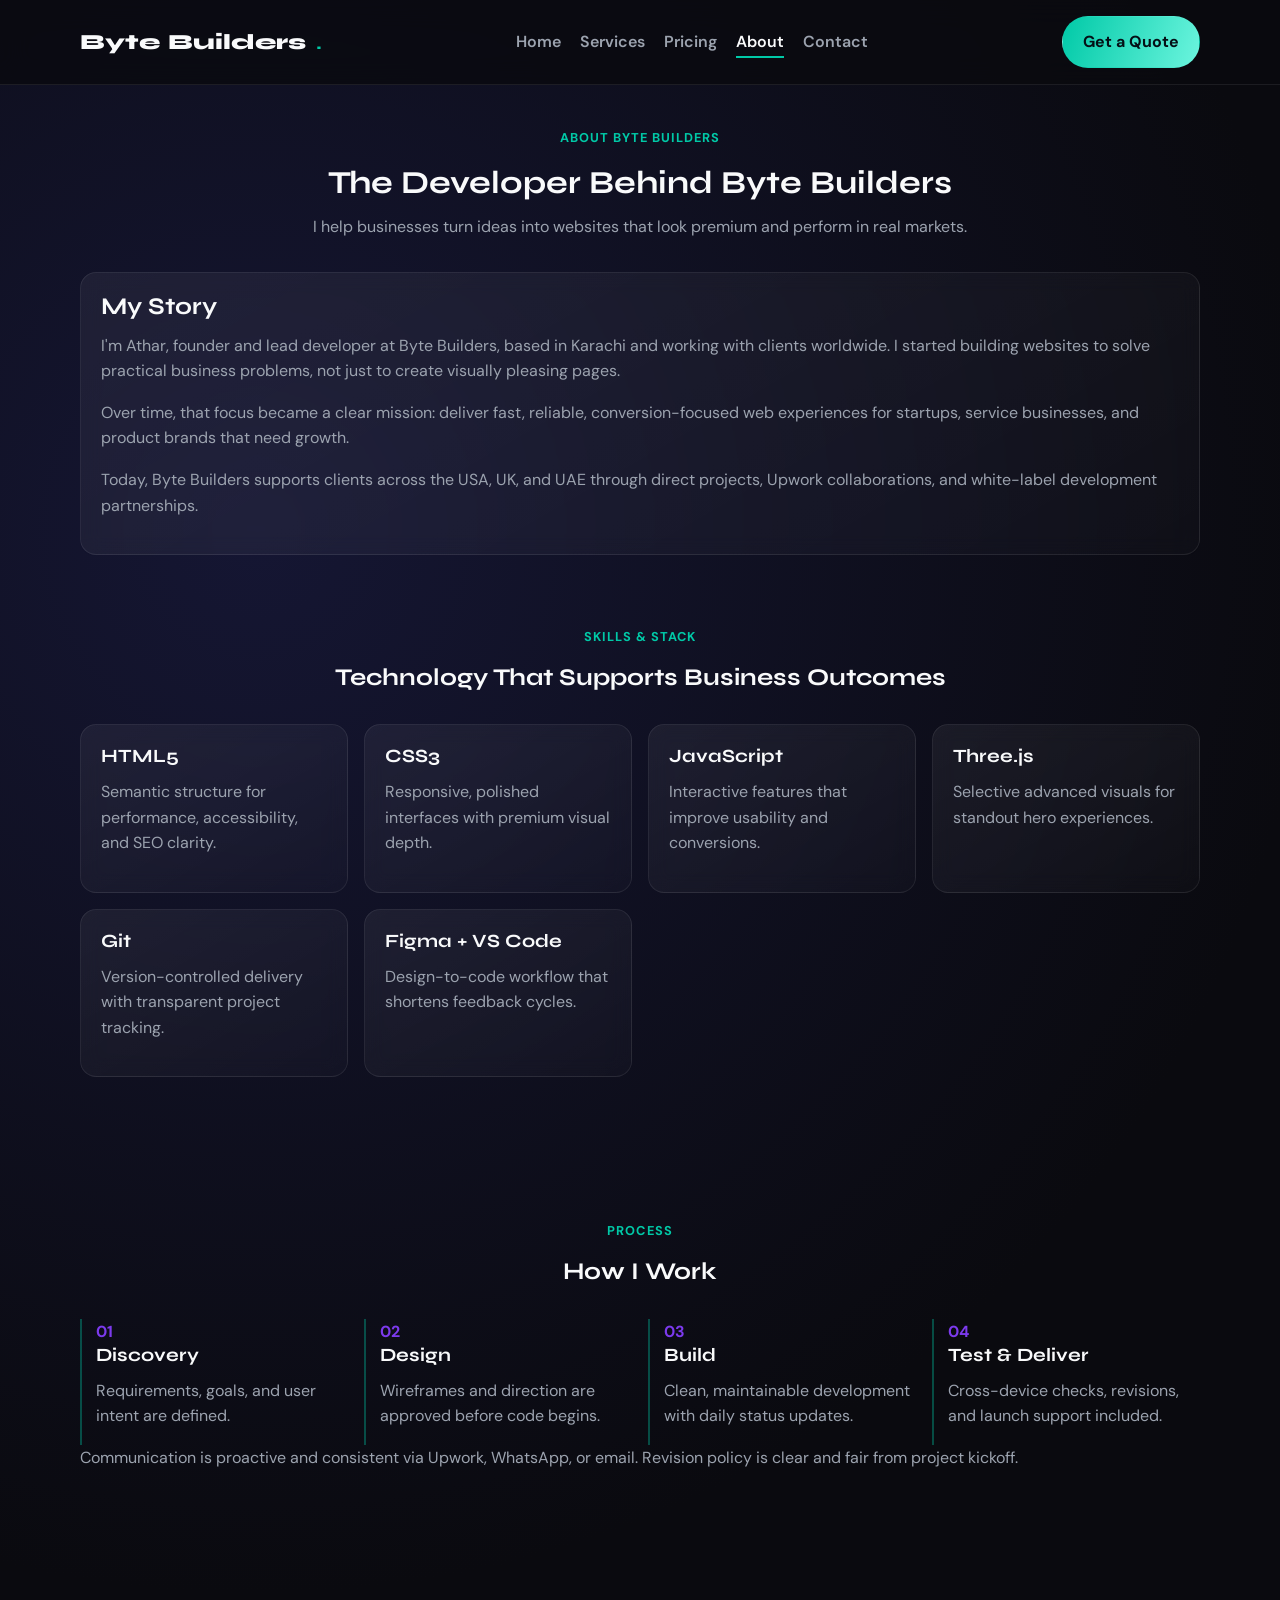
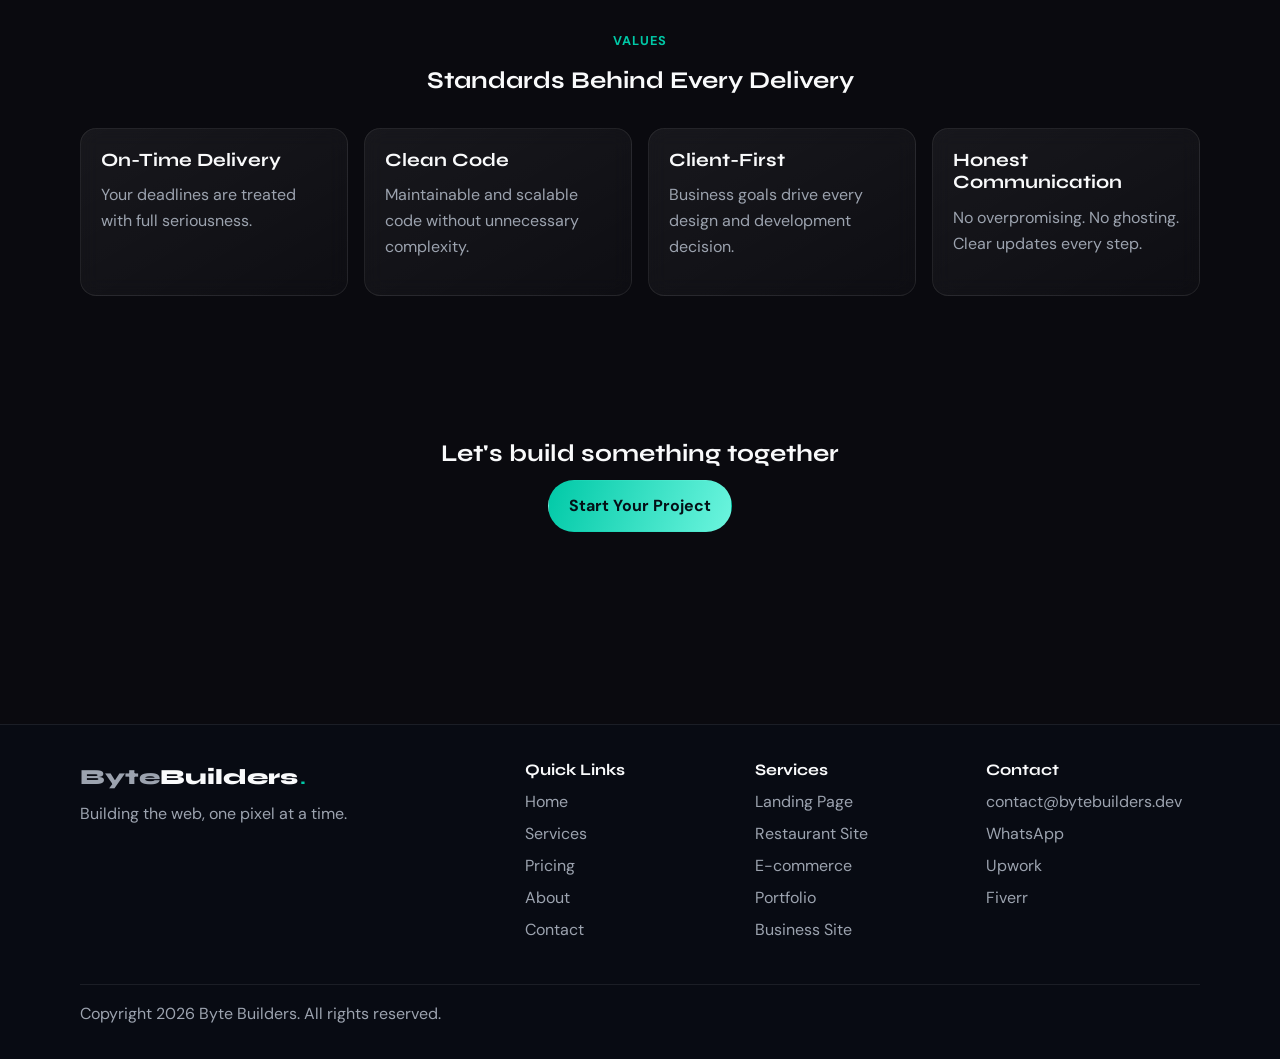
==== about.html @ b3c6cccd "Initial Byte Builders website" ====
<!DOCTYPE html>
<html lang="en">
<head>
  <meta charset="UTF-8">
  <meta name="viewport" content="width=device-width, initial-scale=1.0">
  <title>About | Byte Builders</title>
  <meta name="description" content="Meet the developer behind Byte Builders and learn the process, values, and technical stack used to deliver high-performing websites.">
  <meta property="og:title" content="About | Byte Builders">
  <meta property="og:description" content="The story, process, and values behind Byte Builders.">
  <meta property="og:image" content="https://bytebuilders.dev/assets/images/og-about.webp">
  <meta property="og:type" content="website">
  <meta property="og:url" content="https://bytebuilders.dev/about.html">
  <meta name="referrer" content="strict-origin-when-cross-origin">
  <link rel="canonical" href="https://bytebuilders.dev/about.html">
  <link rel="preconnect" href="https://fonts.googleapis.com">
  <link rel="preconnect" href="https://fonts.gstatic.com" crossorigin>
  <link href="https://fonts.googleapis.com/css2?family=DM+Sans:wght@400;500;700&family=Syne:wght@600;700;800&display=swap" rel="stylesheet">
  <link rel="stylesheet" href="css/style.css">
  <link rel="stylesheet" href="css/animations.css">
</head>
<body data-page="about">
  <header class="site-header solid-header">
    <nav class="navbar container">
      <a href="index.html" class="logo">Byte<span>Builders</span><b>.</b></a>
      <button class="nav-toggle" aria-expanded="false" aria-controls="mobile-menu" aria-label="Open menu"><span></span><span></span><span></span></button>
      <ul class="nav-links">
        <li><a href="index.html" data-link="home">Home</a></li><li><a href="services.html" data-link="services">Services</a></li><li><a href="pricing.html" data-link="pricing">Pricing</a></li><li><a href="about.html" data-link="about">About</a></li><li><a href="contact.html" data-link="contact">Contact</a></li>
      </ul>
      <a class="btn btn-primary nav-cta" href="contact.html">Get a Quote</a>
      <div id="mobile-menu" class="mobile-menu"><a href="index.html">Home</a><a href="services.html">Services</a><a href="pricing.html">Pricing</a><a href="about.html">About</a><a href="contact.html">Contact</a><a class="btn btn-primary" href="contact.html">Get a Quote</a></div>
    </nav>
  </header>

  <main class="section top-space">
    <div class="container">
      <div class="section-head reveal-on-scroll">
        <p class="eyebrow">About Byte Builders</p>
        <h1>The Developer Behind Byte Builders</h1>
        <p>I help businesses turn ideas into websites that look premium and perform in real markets.</p>
      </div>

      <section class="card reveal-on-scroll">
        <h2>My Story</h2>
        <p>I'm Athar, founder and lead developer at Byte Builders, based in Karachi and working with clients worldwide. I started building websites to solve practical business problems, not just to create visually pleasing pages.</p>
        <p>Over time, that focus became a clear mission: deliver fast, reliable, conversion-focused web experiences for startups, service businesses, and product brands that need growth.</p>
        <p>Today, Byte Builders supports clients across the USA, UK, and UAE through direct projects, Upwork collaborations, and white-label development partnerships.</p>
      </section>

      <section class="section reveal-on-scroll">
        <div class="section-head"><p class="eyebrow">Skills & Stack</p><h2>Technology That Supports Business Outcomes</h2></div>
        <div class="skills-grid">
          <article class="card"><h3>HTML5</h3><p>Semantic structure for performance, accessibility, and SEO clarity.</p></article>
          <article class="card"><h3>CSS3</h3><p>Responsive, polished interfaces with premium visual depth.</p></article>
          <article class="card"><h3>JavaScript</h3><p>Interactive features that improve usability and conversions.</p></article>
          <article class="card"><h3>Three.js</h3><p>Selective advanced visuals for standout hero experiences.</p></article>
          <article class="card"><h3>Git</h3><p>Version-controlled delivery with transparent project tracking.</p></article>
          <article class="card"><h3>Figma + VS Code</h3><p>Design-to-code workflow that shortens feedback cycles.</p></article>
        </div>
      </section>

      <section class="section reveal-on-scroll">
        <div class="section-head"><p class="eyebrow">Process</p><h2>How I Work</h2></div>
        <div class="timeline">
          <article class="timeline-item"><span>01</span><h3>Discovery</h3><p>Requirements, goals, and user intent are defined.</p></article>
          <article class="timeline-item"><span>02</span><h3>Design</h3><p>Wireframes and direction are approved before code begins.</p></article>
          <article class="timeline-item"><span>03</span><h3>Build</h3><p>Clean, maintainable development with daily status updates.</p></article>
          <article class="timeline-item"><span>04</span><h3>Test & Deliver</h3><p>Cross-device checks, revisions, and launch support included.</p></article>
        </div>
        <p>Communication is proactive and consistent via Upwork, WhatsApp, or email. Revision policy is clear and fair from project kickoff.</p>
      </section>

      <section class="section reveal-on-scroll">
        <div class="section-head"><p class="eyebrow">Values</p><h2>Standards Behind Every Delivery</h2></div>
        <div class="grid-4">
          <article class="card"><h3>On-Time Delivery</h3><p>Your deadlines are treated with full seriousness.</p></article>
          <article class="card"><h3>Clean Code</h3><p>Maintainable and scalable code without unnecessary complexity.</p></article>
          <article class="card"><h3>Client-First</h3><p>Business goals drive every design and development decision.</p></article>
          <article class="card"><h3>Honest Communication</h3><p>No overpromising. No ghosting. Clear updates every step.</p></article>
        </div>
      </section>

      <section class="section cta-banner reveal-on-scroll">
        <h2>Let's build something together</h2>
        <a class="btn btn-primary" href="contact.html">Start Your Project</a>
      </section>
    </div>
  </main>

  <footer class="site-footer">
    <div class="container footer-grid">
      <div><a href="index.html" class="logo">Byte<span>Builders</span><b>.</b></a><p>Building the web, one pixel at a time.</p></div>
      <div><h4>Quick Links</h4><a href="index.html">Home</a><a href="services.html">Services</a><a href="pricing.html">Pricing</a><a href="about.html">About</a><a href="contact.html">Contact</a></div>
      <div><h4>Services</h4><a href="services.html">Landing Page</a><a href="services.html">Restaurant Site</a><a href="services.html">E-commerce</a><a href="services.html">Portfolio</a><a href="services.html">Business Site</a></div>
      <div><h4>Contact</h4><a href="mailto:contact@bytebuilders.dev">contact@bytebuilders.dev</a><a href="https://wa.me/923000000000" target="_blank" rel="noopener noreferrer">WhatsApp</a><a href="https://upwork.com" target="_blank" rel="noopener noreferrer">Upwork</a><a href="https://fiverr.com" target="_blank" rel="noopener noreferrer">Fiverr</a></div>
    </div>
    <div class="footer-bottom container"><p>Copyright 2026 Byte Builders. All rights reserved.</p></div>
  </footer>
  <script src="js/main.js" defer></script>
  <script src="js/animations.js" defer></script>
</body>
</html>
---- css/style.css ----
:root {
  --bg-primary: #0a0a0f;
  --bg-secondary: #111827;
  --accent-primary: #00c9a7;
  --accent-secondary: #7c3aed;
  --text-primary: #f9fafb;
  --text-secondary: #9ca3af;
  --border: 1px solid rgba(255, 255, 255, 0.08);
  --radius: 16px;
  --radius-sm: 12px;
  --container: 1120px;
  --shadow: 0 10px 30px rgba(0, 0, 0, 0.35);
}

*,
*::before,
*::after { box-sizing: border-box; }

html { scroll-behavior: smooth; }

body {
  margin: 0;
  font-family: "DM Sans", sans-serif;
  background: radial-gradient(circle at 20% 20%, #151633 0%, var(--bg-primary) 45%),
              radial-gradient(circle at 90% 0%, #0f2d2b 0%, transparent 40%),
              var(--bg-primary);
  color: var(--text-primary);
  line-height: 1.6;
}

img { max-width: 100%; display: block; }
a { color: inherit; text-decoration: none; }
h1, h2, h3, h4 { font-family: "Syne", sans-serif; line-height: 1.2; margin: 0 0 0.7rem; }
p { margin: 0 0 1rem; color: var(--text-secondary); }

.container { width: min(100% - 2rem, var(--container)); margin-inline: auto; }
.section { padding: 4.5rem 0; }
.top-space { padding-top: 8rem; }
.center { text-align: center; margin-top: 1.5rem; }

.eyebrow {
  color: var(--accent-primary);
  text-transform: uppercase;
  font-size: 0.8rem;
  letter-spacing: 0.08em;
  font-weight: 700;
}

.section-head {
  max-width: 760px;
  margin: 0 auto 2rem;
  text-align: center;
}

.badge {
  display: inline-block;
  background: rgba(124, 58, 237, 0.16);
  color: #c9b4ff;
  border: var(--border);
  padding: 0.4rem 0.8rem;
  border-radius: 999px;
  font-size: 0.85rem;
}

.card {
  background: linear-gradient(150deg, rgba(255, 255, 255, 0.06), rgba(255, 255, 255, 0.02));
  border: var(--border);
  border-radius: var(--radius);
  padding: 1.25rem;
  backdrop-filter: blur(10px);
  transition: transform 0.25s ease, border-color 0.25s ease, box-shadow 0.25s ease;
}

.card:hover {
  transform: scale(1.02);
  border-color: rgba(0, 201, 167, 0.5);
  box-shadow: 0 0 0 1px rgba(0, 201, 167, 0.25), var(--shadow);
}

.btn {
  display: inline-flex;
  align-items: center;
  justify-content: center;
  min-height: 44px;
  padding: 0.75rem 1.25rem;
  border-radius: 999px;
  font-weight: 700;
  border: 1px solid transparent;
  transition: transform 0.2s ease, background 0.2s ease, border-color 0.2s ease;
}

.btn:hover { transform: translateY(-2px); }

.btn-primary {
  color: #041016;
  background: linear-gradient(110deg, var(--accent-primary), #6cf5de);
}

.btn-secondary {
  border-color: rgba(0, 201, 167, 0.6);
  color: var(--accent-primary);
  background: transparent;
}

.btn-secondary:hover { background: rgba(0, 201, 167, 0.15); }

.site-header {
  position: fixed;
  top: 0;
  z-index: 100;
  width: 100%;
  transition: background 0.25s ease, backdrop-filter 0.25s ease, padding 0.25s ease;
}

.site-header.scrolled,
.solid-header {
  background: rgba(10, 10, 15, 0.82);
  backdrop-filter: blur(14px);
  border-bottom: var(--border);
}

.navbar {
  display: flex;
  align-items: center;
  justify-content: space-between;
  gap: 1rem;
  padding: 1rem 0;
}

.logo { font-family: "Syne", sans-serif; font-size: 1.35rem; font-weight: 800; display: flex; align-items: center; gap: 0.5rem; }
.logo-img { height: 40px; width: auto; object-fit: contain; }
.logo span { color: var(--text-primary); }
.logo b { color: var(--accent-primary); margin-left: 2px; }

.nav-links {
  list-style: none;
  display: flex;
  gap: 1.2rem;
  margin: 0;
  padding: 0;
}

.nav-links a {
  color: var(--text-secondary);
  font-weight: 600;
  position: relative;
}

.nav-links a.active,
.nav-links a:hover { color: var(--text-primary); }

.nav-links a.active::after {
  content: "";
  position: absolute;
  left: 0;
  right: 0;
  bottom: -6px;
  height: 2px;
  background: var(--accent-primary);
}

.nav-toggle,
.mobile-menu { display: none; }

.hero {
  min-height: 100vh;
  display: flex;
  align-items: center;
  position: relative;
  overflow: hidden;
}

.hero-bg {
  position: absolute;
  inset: 0;
  background: radial-gradient(circle at 20% 10%, rgba(124, 58, 237, 0.33), transparent 40%),
              radial-gradient(circle at 85% 5%, rgba(0, 201, 167, 0.2), transparent 42%);
}

.float-shape {
  position: absolute;
  border: var(--border);
  border-radius: 30%;
  background: rgba(255, 255, 255, 0.03);
}
.shape-1 { width: 100px; height: 100px; top: 20%; left: 8%; }
.shape-2 { width: 140px; height: 140px; bottom: 18%; right: 12%; }
.shape-3 { width: 70px; height: 70px; top: 44%; right: 38%; }

.hero-content { position: relative; z-index: 1; max-width: 780px; }
.hero h1 { font-size: clamp(2rem, 5vw, 4rem); margin-bottom: 0.9rem; }
.hero-sub { font-size: clamp(1rem, 2vw, 1.2rem); max-width: 700px; }
.hero-actions { display: flex; flex-wrap: wrap; gap: 0.8rem; margin-top: 1.2rem; }

.scroll-indicator {
  position: absolute;
  bottom: 1.8rem;
  left: 50%;
  transform: translateX(-50%);
  color: var(--text-secondary);
  font-size: 1.4rem;
}

.grid-4 {
  display: grid;
  gap: 1rem;
  grid-template-columns: repeat(4, minmax(0, 1fr));
}

.service-card .icon { font-size: 1.4rem; margin-bottom: 0.4rem; }
.service-card { display: block; cursor: pointer; }
.service-card .service-link { color: var(--accent-primary); font-weight: 700; }
.service-list article { scroll-margin-top: 110px; }

.stats-grid {
  display: grid;
  grid-template-columns: repeat(4, minmax(0, 1fr));
  gap: 1rem;
}

.stat h3 { font-size: 2rem; color: var(--accent-primary); margin: 0; }
.usp-pills {
  margin-top: 1rem;
  display: flex;
  flex-wrap: wrap;
  gap: 0.7rem;
  justify-content: center;
}
.usp-pills span {
  border: var(--border);
  border-radius: 999px;
  padding: 0.4rem 0.8rem;
  color: var(--text-secondary);
}

.portfolio-grid {
  display: grid;
  gap: 1rem;
  grid-template-columns: repeat(3, minmax(0, 1fr));
}

.portfolio-card {
  border-radius: var(--radius);
  overflow: hidden;
  position: relative;
  border: var(--border);
  min-height: 250px;
}

.portfolio-card img { width: 100%; height: 100%; object-fit: cover; }
.portfolio-card .overlay {
  position: absolute;
  inset: 0;
  background: linear-gradient(to top, rgba(6, 8, 15, 0.95), rgba(6, 8, 15, 0.35));
  padding: 1rem;
  display: flex;
  justify-content: end;
  flex-direction: column;
}
.tags { color: #8ff8e6; font-size: 0.84rem; margin: 0; }

.timeline {
  display: grid;
  grid-template-columns: repeat(4, minmax(0, 1fr));
  gap: 1rem;
}

.timeline-item { border-left: 2px solid rgba(0, 201, 167, 0.35); padding-left: 0.9rem; }
.timeline-item span { color: var(--accent-secondary); font-weight: 700; }

.testimonial-track {
  display: grid;
  grid-auto-flow: column;
  grid-auto-columns: minmax(280px, 1fr);
  gap: 1rem;
  overflow-x: auto;
  padding-bottom: 0.4rem;
  scrollbar-width: thin;
}

.testimonial-track::-webkit-scrollbar { height: 8px; }
.testimonial-track::-webkit-scrollbar-thumb { background: rgba(255, 255, 255, 0.2); border-radius: 99px; }

.cta-banner .container,
.cta-banner {
  text-align: center;
}

.inset-section { padding: 2rem; border: var(--border); border-radius: var(--radius); background: rgba(17, 24, 39, 0.35); }
.service-list { display: grid; gap: 1rem; grid-template-columns: repeat(auto-fit, minmax(280px, 1fr)); }
.addon-list { margin: 0; padding-left: 1.2rem; color: var(--text-secondary); }
.addon-list li { margin-bottom: 0.5rem; }

.table-wrap { overflow-x: auto; border: var(--border); border-radius: var(--radius-sm); }
.pricing-table { width: 100%; border-collapse: collapse; min-width: 800px; }
.pricing-table th, .pricing-table td { padding: 0.9rem; border-bottom: var(--border); text-align: left; }
.pricing-table th { color: var(--text-primary); background: rgba(255, 255, 255, 0.03); }

.faq-grid { display: grid; gap: 1rem; grid-template-columns: repeat(auto-fit, minmax(240px, 1fr)); }
.skills-grid { display: grid; gap: 1rem; grid-template-columns: repeat(auto-fit, minmax(220px, 1fr)); }

.contact-layout {
  display: grid;
  grid-template-columns: 1.4fr 1fr;
  gap: 1rem;
}

.contact-form { display: grid; gap: 0.9rem; }
.contact-form label { color: var(--text-primary); font-weight: 600; font-size: 0.95rem; }
.contact-form input,
.contact-form select,
.contact-form textarea {
  width: 100%;
  margin-top: 0.3rem;
  background: #0f1626;
  color: var(--text-primary);
  border: var(--border);
  border-radius: 10px;
  padding: 0.7rem;
  font: inherit;
}

.contact-panel { display: grid; gap: 1rem; }
blockquote { border-left: 3px solid var(--accent-primary); padding-left: 0.8rem; margin: 1rem 0 0; color: var(--text-secondary); }
.hp-wrap {
  position: absolute;
  left: -10000px;
  width: 1px;
  height: 1px;
  overflow: hidden;
}

.site-footer {
  border-top: var(--border);
  background: rgba(9, 12, 20, 0.85);
  margin-top: 3rem;
}

.footer-grid {
  display: grid;
  grid-template-columns: 2fr 1fr 1fr 1fr;
  gap: 1rem;
  padding: 2.2rem 0;
}

.footer-grid h4 { font-size: 1rem; margin-bottom: 0.6rem; }
.footer-grid a { display: block; color: var(--text-secondary); margin-bottom: 0.4rem; }
.footer-grid a:hover { color: var(--text-primary); }
.footer-bottom { border-top: var(--border); padding: 1rem 0; }

.cursor-dot {
  width: 12px;
  height: 12px;
  border-radius: 999px;
  background: rgba(0, 201, 167, 0.75);
  position: fixed;
  left: 0;
  top: 0;
  transform: translate(-50%, -50%);
  pointer-events: none;
  z-index: 999;
  display: none;
}

@media (max-width: 1023px) {
  .grid-4,
  .stats-grid,
  .timeline,
  .portfolio-grid,
  .footer-grid { grid-template-columns: repeat(2, minmax(0, 1fr)); }
  .contact-layout { grid-template-columns: 1fr; }
}

@media (max-width: 767px) {
  .section { padding: 3.5rem 0; }
  .grid-4,
  .stats-grid,
  .timeline,
  .portfolio-grid,
  .footer-grid { grid-template-columns: 1fr; }
  .nav-links,
  .nav-cta { display: none; }
  .nav-toggle {
    display: inline-flex;
    flex-direction: column;
    gap: 4px;
    border: var(--border);
    background: transparent;
    border-radius: 8px;
    padding: 8px;
  }
  .nav-toggle span {
    width: 18px;
    height: 2px;
    background: var(--text-primary);
  }
  .mobile-menu {
    position: absolute;
    top: 100%;
    left: 1rem;
    right: 1rem;
    background: rgba(10, 10, 15, 0.95);
    border: var(--border);
    border-radius: 12px;
    padding: 0.8rem;
  }
  .mobile-menu.open { display: block; }
  .mobile-menu a {
    display: block;
    padding: 0.55rem 0.4rem;
    color: var(--text-secondary);
  }
  .mobile-menu .btn { margin-top: 0.5rem; width: 100%; }
}
---- css/animations.css ----
.reveal {
  animation: revealUp 0.8s ease both;
}

.reveal:nth-child(2) { animation-delay: 0.12s; }
.reveal:nth-child(3) { animation-delay: 0.24s; }
.reveal:nth-child(4) { animation-delay: 0.36s; }

.reveal-on-scroll {
  opacity: 0;
  transform: translateY(22px);
  transition: opacity 0.7s ease, transform 0.7s ease;
}

.reveal-on-scroll.in-view {
  opacity: 1;
  transform: translateY(0);
}

.shape-1 { animation: floatY 9s ease-in-out infinite; }
.shape-2 { animation: floatY 12s ease-in-out infinite reverse; }
.shape-3 { animation: floatY 10s ease-in-out infinite; }

.scroll-indicator {
  animation: bounceY 1.8s ease-in-out infinite;
}

@keyframes revealUp {
  from { opacity: 0; transform: translateY(18px); }
  to { opacity: 1; transform: translateY(0); }
}

@keyframes floatY {
  0%, 100% { transform: translateY(0); }
  50% { transform: translateY(-18px); }
}

@keyframes bounceY {
  0%, 100% { transform: translate(-50%, 0); }
  50% { transform: translate(-50%, -8px); }
}
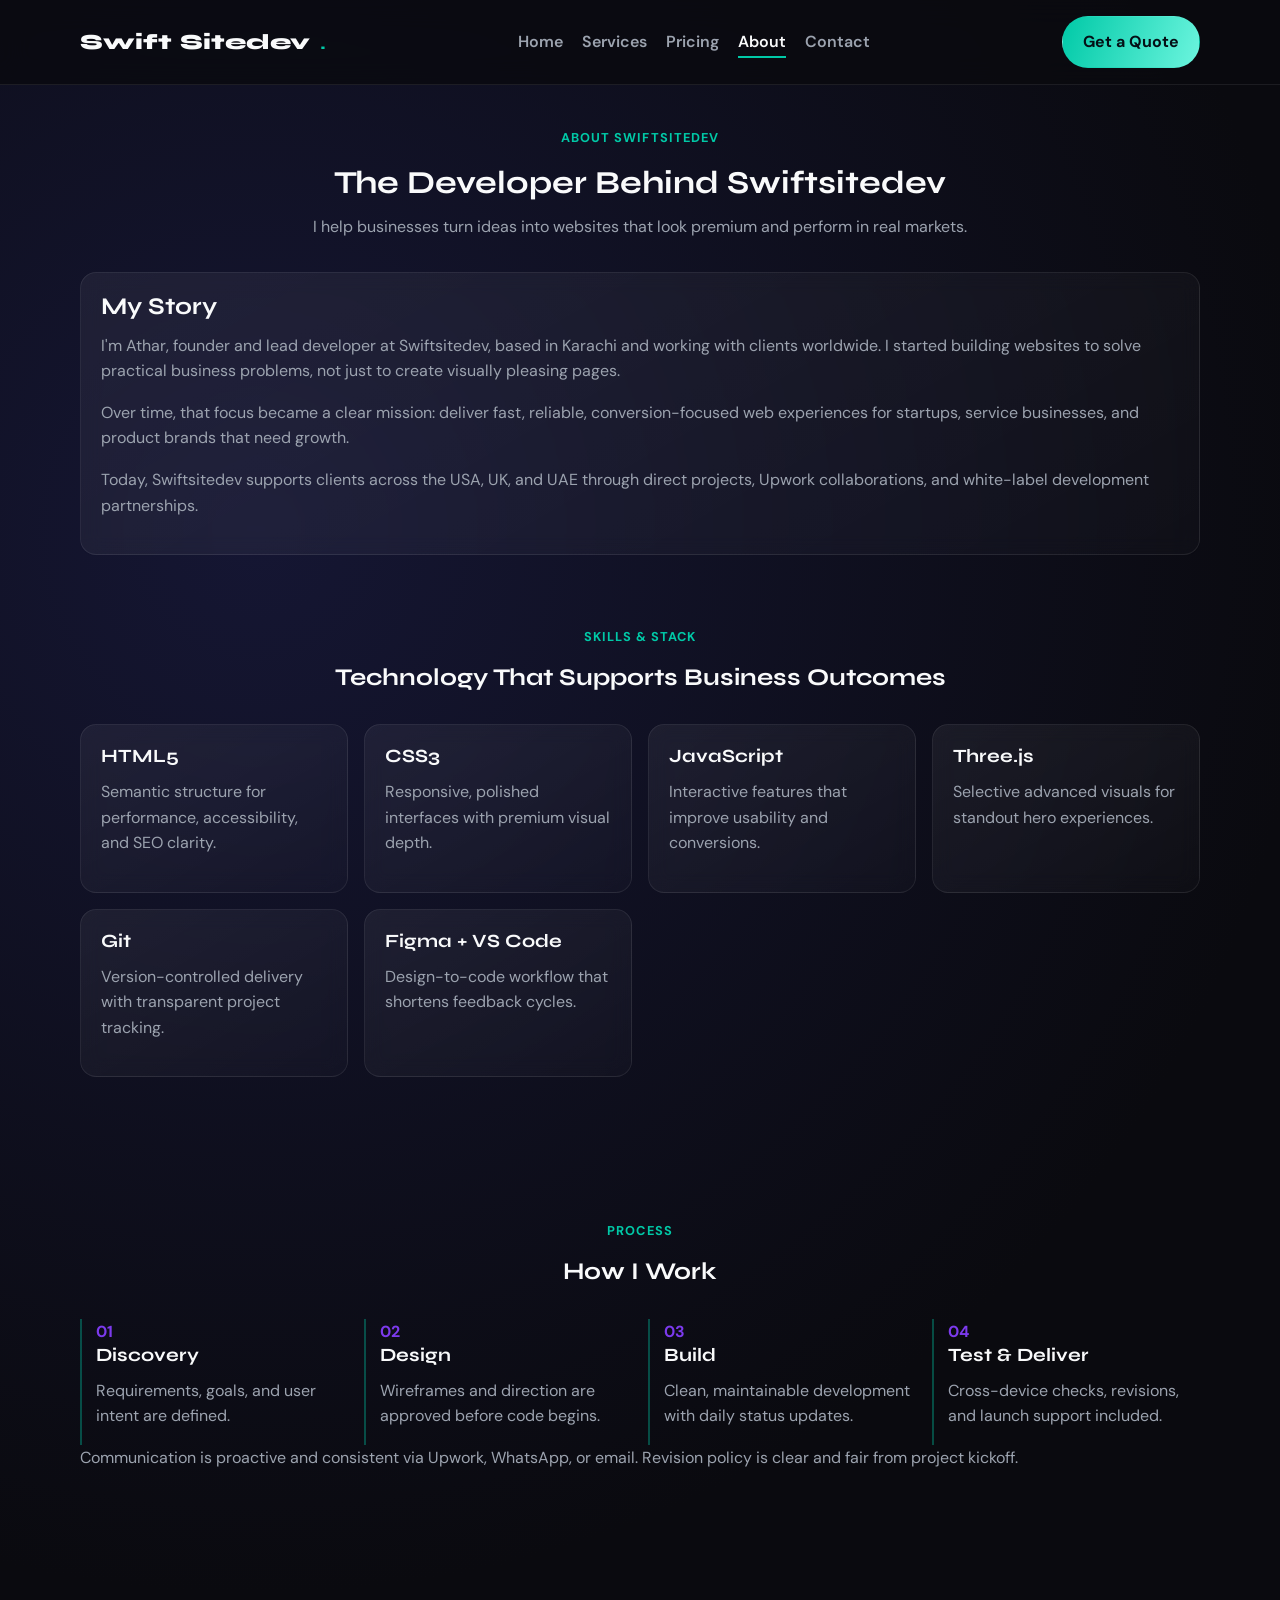
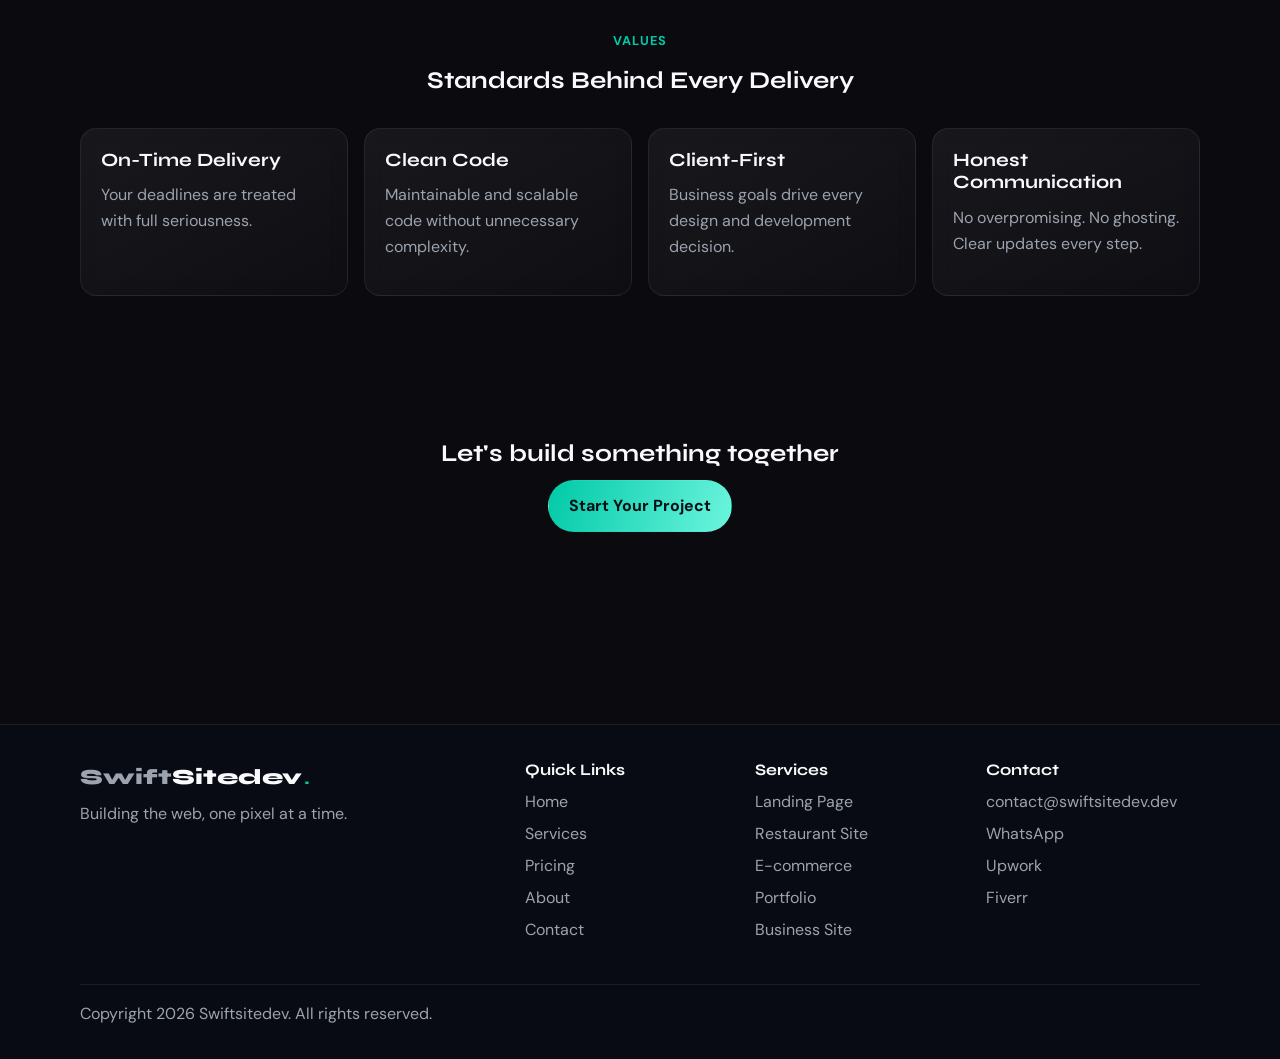
==== commit 502dd005: "Replace Bytebuilders with Swiftsitedev" ====
--- a/about.html
+++ b/about.html
@@ -3,15 +3,16 @@
 <head>
   <meta charset="UTF-8">
   <meta name="viewport" content="width=device-width, initial-scale=1.0">
-  <title>About | Byte Builders</title>
-  <meta name="description" content="Meet the developer behind Byte Builders and learn the process, values, and technical stack used to deliver high-performing websites.">
-  <meta property="og:title" content="About | Byte Builders">
-  <meta property="og:description" content="The story, process, and values behind Byte Builders.">
-  <meta property="og:image" content="https://bytebuilders.dev/assets/images/og-about.webp">
+  <title>About | Swiftsitedev</title>
+  <meta name="description" content="Meet the developer behind Swiftsitedev and learn the process, values, and technical stack used to deliver high-performing websites.">
+  <meta property="og:title" content="About | Swiftsitedev">
+  <meta property="og:description" content="The story, process, and values behind Swiftsitedev.">
+  <meta property="og:image" content="https://swiftsitedev.dev/assets/images/og-about.webp">
   <meta property="og:type" content="website">
-  <meta property="og:url" content="https://bytebuilders.dev/about.html">
+  <meta property="og:url" content="https://swiftsitedev.dev/about.html">
   <meta name="referrer" content="strict-origin-when-cross-origin">
-  <link rel="canonical" href="https://bytebuilders.dev/about.html">
+  <link rel="canonical" href="https://swiftsitedev.dev/about.html">
+  <link rel="icon" type="image/svg+xml" href="assets/icons/logo-mark.svg">
   <link rel="preconnect" href="https://fonts.googleapis.com">
   <link rel="preconnect" href="https://fonts.gstatic.com" crossorigin>
   <link href="https://fonts.googleapis.com/css2?family=DM+Sans:wght@400;500;700&family=Syne:wght@600;700;800&display=swap" rel="stylesheet">
@@ -21,7 +22,7 @@
 <body data-page="about">
   <header class="site-header solid-header">
     <nav class="navbar container">
-      <a href="index.html" class="logo">Byte<span>Builders</span><b>.</b></a>
+      <a href="index.html" class="logo">Swift<span>Sitedev</span><b>.</b></a>
       <button class="nav-toggle" aria-expanded="false" aria-controls="mobile-menu" aria-label="Open menu"><span></span><span></span><span></span></button>
       <ul class="nav-links">
         <li><a href="index.html" data-link="home">Home</a></li><li><a href="services.html" data-link="services">Services</a></li><li><a href="pricing.html" data-link="pricing">Pricing</a></li><li><a href="about.html" data-link="about">About</a></li><li><a href="contact.html" data-link="contact">Contact</a></li>
@@ -34,16 +35,16 @@
   <main class="section top-space">
     <div class="container">
       <div class="section-head reveal-on-scroll">
-        <p class="eyebrow">About Byte Builders</p>
-        <h1>The Developer Behind Byte Builders</h1>
+        <p class="eyebrow">About Swiftsitedev</p>
+        <h1>The Developer Behind Swiftsitedev</h1>
         <p>I help businesses turn ideas into websites that look premium and perform in real markets.</p>
       </div>
 
       <section class="card reveal-on-scroll">
         <h2>My Story</h2>
-        <p>I'm Athar, founder and lead developer at Byte Builders, based in Karachi and working with clients worldwide. I started building websites to solve practical business problems, not just to create visually pleasing pages.</p>
+        <p>I'm Athar, founder and lead developer at Swiftsitedev, based in Karachi and working with clients worldwide. I started building websites to solve practical business problems, not just to create visually pleasing pages.</p>
         <p>Over time, that focus became a clear mission: deliver fast, reliable, conversion-focused web experiences for startups, service businesses, and product brands that need growth.</p>
-        <p>Today, Byte Builders supports clients across the USA, UK, and UAE through direct projects, Upwork collaborations, and white-label development partnerships.</p>
+        <p>Today, Swiftsitedev supports clients across the USA, UK, and UAE through direct projects, Upwork collaborations, and white-label development partnerships.</p>
       </section>
 
       <section class="section reveal-on-scroll">
@@ -88,12 +89,12 @@
 
   <footer class="site-footer">
     <div class="container footer-grid">
-      <div><a href="index.html" class="logo">Byte<span>Builders</span><b>.</b></a><p>Building the web, one pixel at a time.</p></div>
+      <div><a href="index.html" class="logo">Swift<span>Sitedev</span><b>.</b></a><p>Building the web, one pixel at a time.</p></div>
       <div><h4>Quick Links</h4><a href="index.html">Home</a><a href="services.html">Services</a><a href="pricing.html">Pricing</a><a href="about.html">About</a><a href="contact.html">Contact</a></div>
       <div><h4>Services</h4><a href="services.html">Landing Page</a><a href="services.html">Restaurant Site</a><a href="services.html">E-commerce</a><a href="services.html">Portfolio</a><a href="services.html">Business Site</a></div>
-      <div><h4>Contact</h4><a href="mailto:contact@bytebuilders.dev">contact@bytebuilders.dev</a><a href="https://wa.me/923000000000" target="_blank" rel="noopener noreferrer">WhatsApp</a><a href="https://upwork.com" target="_blank" rel="noopener noreferrer">Upwork</a><a href="https://fiverr.com" target="_blank" rel="noopener noreferrer">Fiverr</a></div>
+      <div><h4>Contact</h4><a href="mailto:contact@swiftsitedev.dev">contact@swiftsitedev.dev</a><a href="https://wa.me/923000000000" target="_blank" rel="noopener noreferrer">WhatsApp</a><a href="https://upwork.com" target="_blank" rel="noopener noreferrer">Upwork</a><a href="https://fiverr.com" target="_blank" rel="noopener noreferrer">Fiverr</a></div>
     </div>
-    <div class="footer-bottom container"><p>Copyright 2026 Byte Builders. All rights reserved.</p></div>
+    <div class="footer-bottom container"><p>Copyright 2026 Swiftsitedev. All rights reserved.</p></div>
   </footer>
   <script src="js/main.js" defer></script>
   <script src="js/animations.js" defer></script>
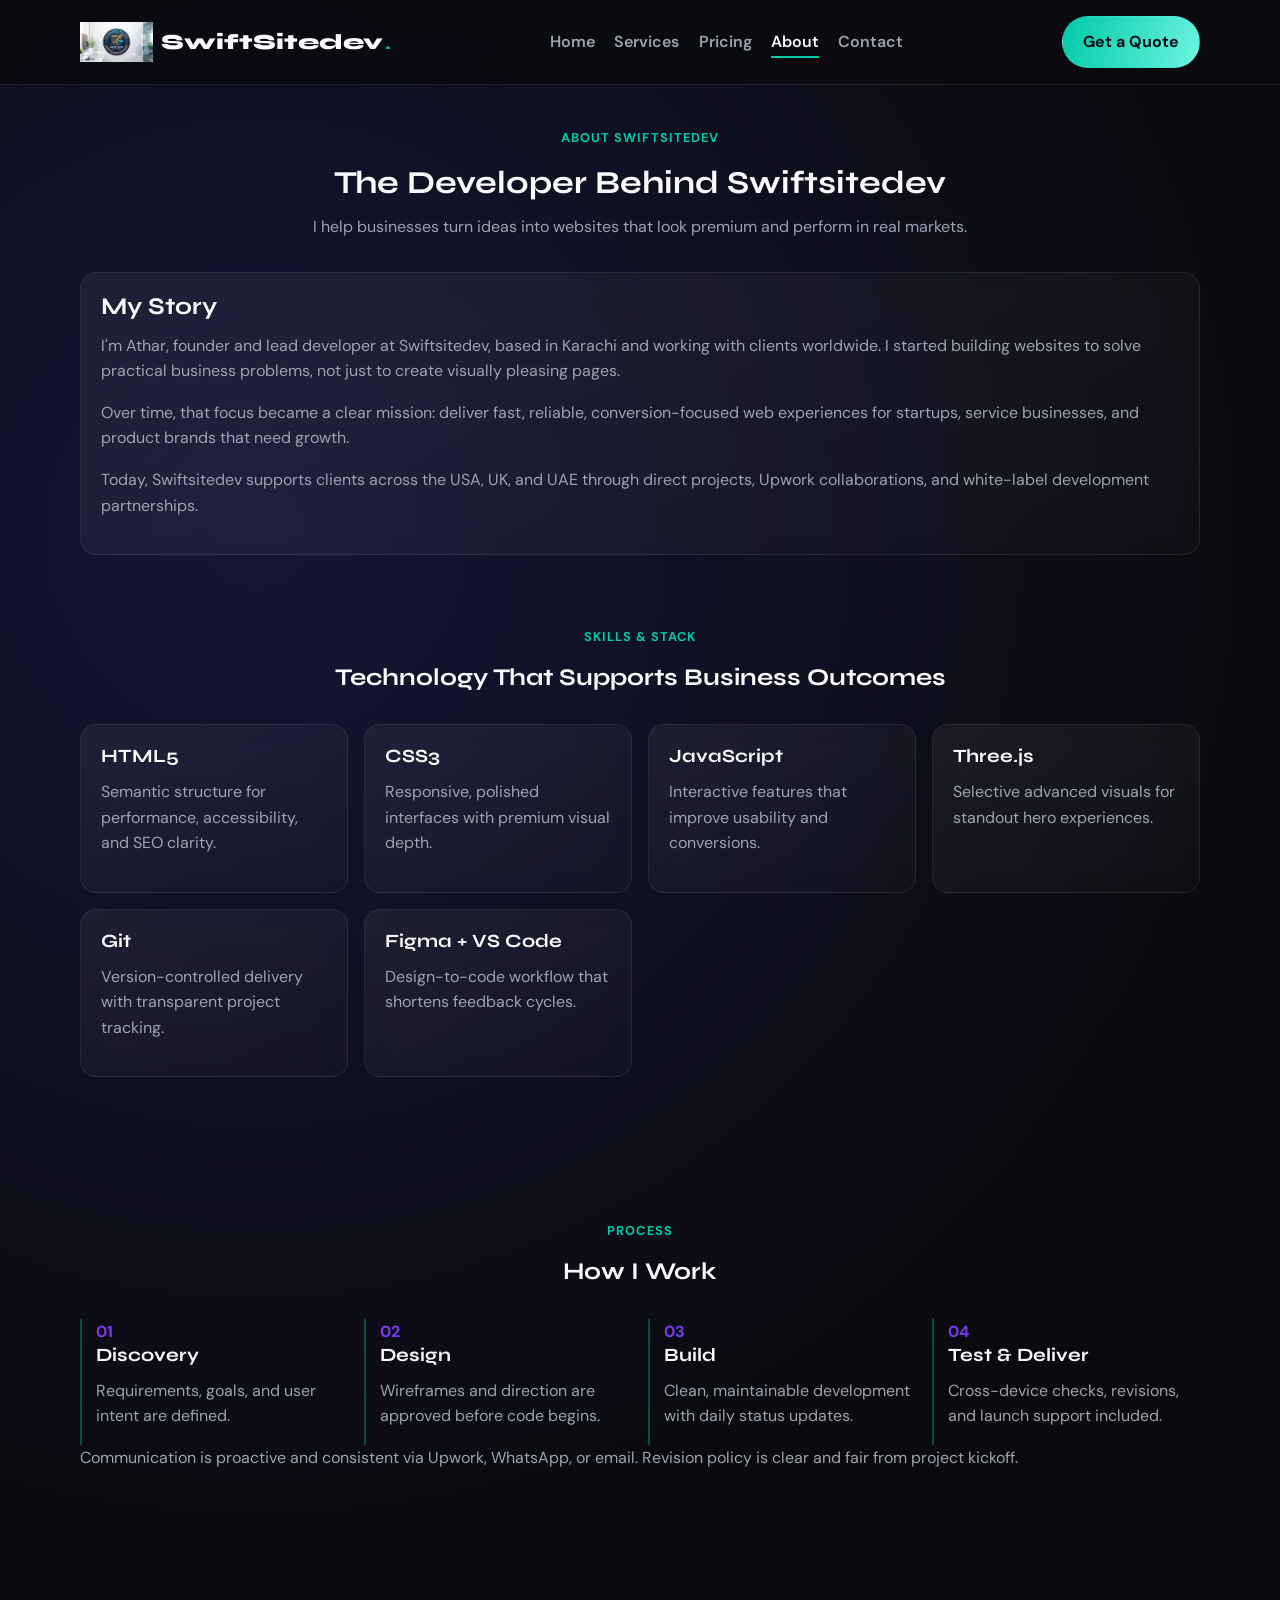
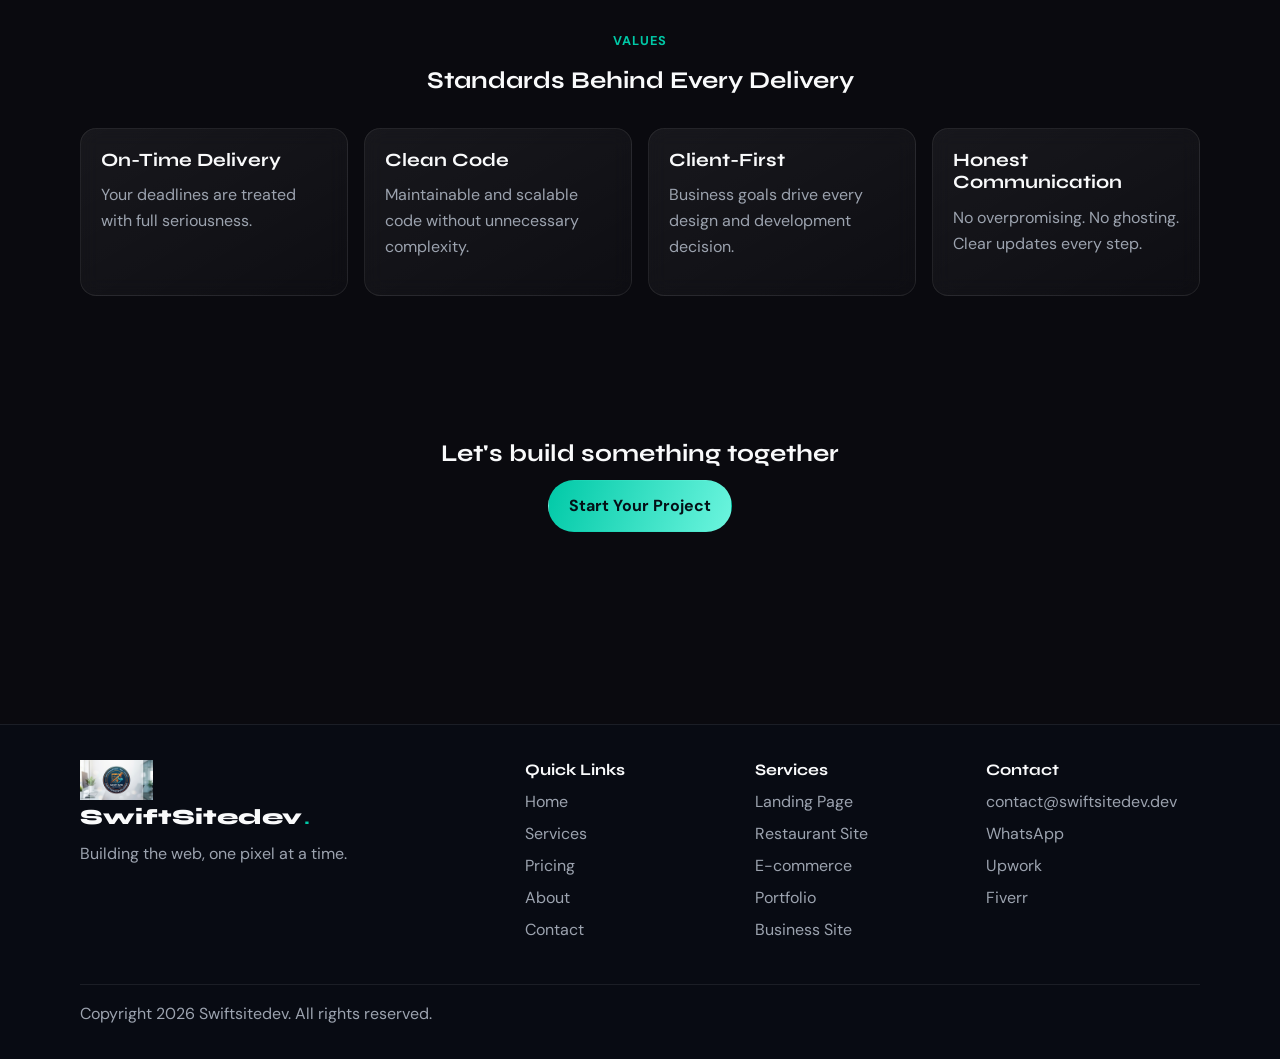
==== commit 6d49e9fa: "Fix invalid favicon links and missing logo images" ====
--- a/about.html
+++ b/about.html
@@ -12,17 +12,23 @@
   <meta property="og:url" content="https://swiftsitedev.dev/about.html">
   <meta name="referrer" content="strict-origin-when-cross-origin">
   <link rel="canonical" href="https://swiftsitedev.dev/about.html">
-  <link rel="icon" type="image/svg+xml" href="assets/icons/logo-mark.svg">
+  
   <link rel="preconnect" href="https://fonts.googleapis.com">
   <link rel="preconnect" href="https://fonts.gstatic.com" crossorigin>
   <link href="https://fonts.googleapis.com/css2?family=DM+Sans:wght@400;500;700&family=Syne:wght@600;700;800&display=swap" rel="stylesheet">
   <link rel="stylesheet" href="css/style.css">
   <link rel="stylesheet" href="css/animations.css">
+
+  <link rel="icon" type="image/png" sizes="64x64" href="assets/icons/favicon.png">
+  <link rel="apple-touch-icon" href="assets/icons/favicon.png">
 </head>
 <body data-page="about">
   <header class="site-header solid-header">
     <nav class="navbar container">
-      <a href="index.html" class="logo">Swift<span>Sitedev</span><b>.</b></a>
+      <a href="index.html" class="logo">
+        <img src="assets/icons/favicon.png" alt="Swiftsitedev Logo" class="logo-img">
+        <span>Swift<span>Sitedev</span><b>.</b></span>
+      </a>
       <button class="nav-toggle" aria-expanded="false" aria-controls="mobile-menu" aria-label="Open menu"><span></span><span></span><span></span></button>
       <ul class="nav-links">
         <li><a href="index.html" data-link="home">Home</a></li><li><a href="services.html" data-link="services">Services</a></li><li><a href="pricing.html" data-link="pricing">Pricing</a></li><li><a href="about.html" data-link="about">About</a></li><li><a href="contact.html" data-link="contact">Contact</a></li>
@@ -89,7 +95,10 @@
 
   <footer class="site-footer">
     <div class="container footer-grid">
-      <div><a href="index.html" class="logo">Swift<span>Sitedev</span><b>.</b></a><p>Building the web, one pixel at a time.</p></div>
+      <div><a href="index.html" class="logo">
+        <img src="assets/icons/favicon.png" alt="Swiftsitedev Logo" class="logo-img">
+        <span>Swift<span>Sitedev</span><b>.</b></span>
+      </a><p>Building the web, one pixel at a time.</p></div>
       <div><h4>Quick Links</h4><a href="index.html">Home</a><a href="services.html">Services</a><a href="pricing.html">Pricing</a><a href="about.html">About</a><a href="contact.html">Contact</a></div>
       <div><h4>Services</h4><a href="services.html">Landing Page</a><a href="services.html">Restaurant Site</a><a href="services.html">E-commerce</a><a href="services.html">Portfolio</a><a href="services.html">Business Site</a></div>
       <div><h4>Contact</h4><a href="mailto:contact@swiftsitedev.dev">contact@swiftsitedev.dev</a><a href="https://wa.me/923000000000" target="_blank" rel="noopener noreferrer">WhatsApp</a><a href="https://upwork.com" target="_blank" rel="noopener noreferrer">Upwork</a><a href="https://fiverr.com" target="_blank" rel="noopener noreferrer">Fiverr</a></div>
